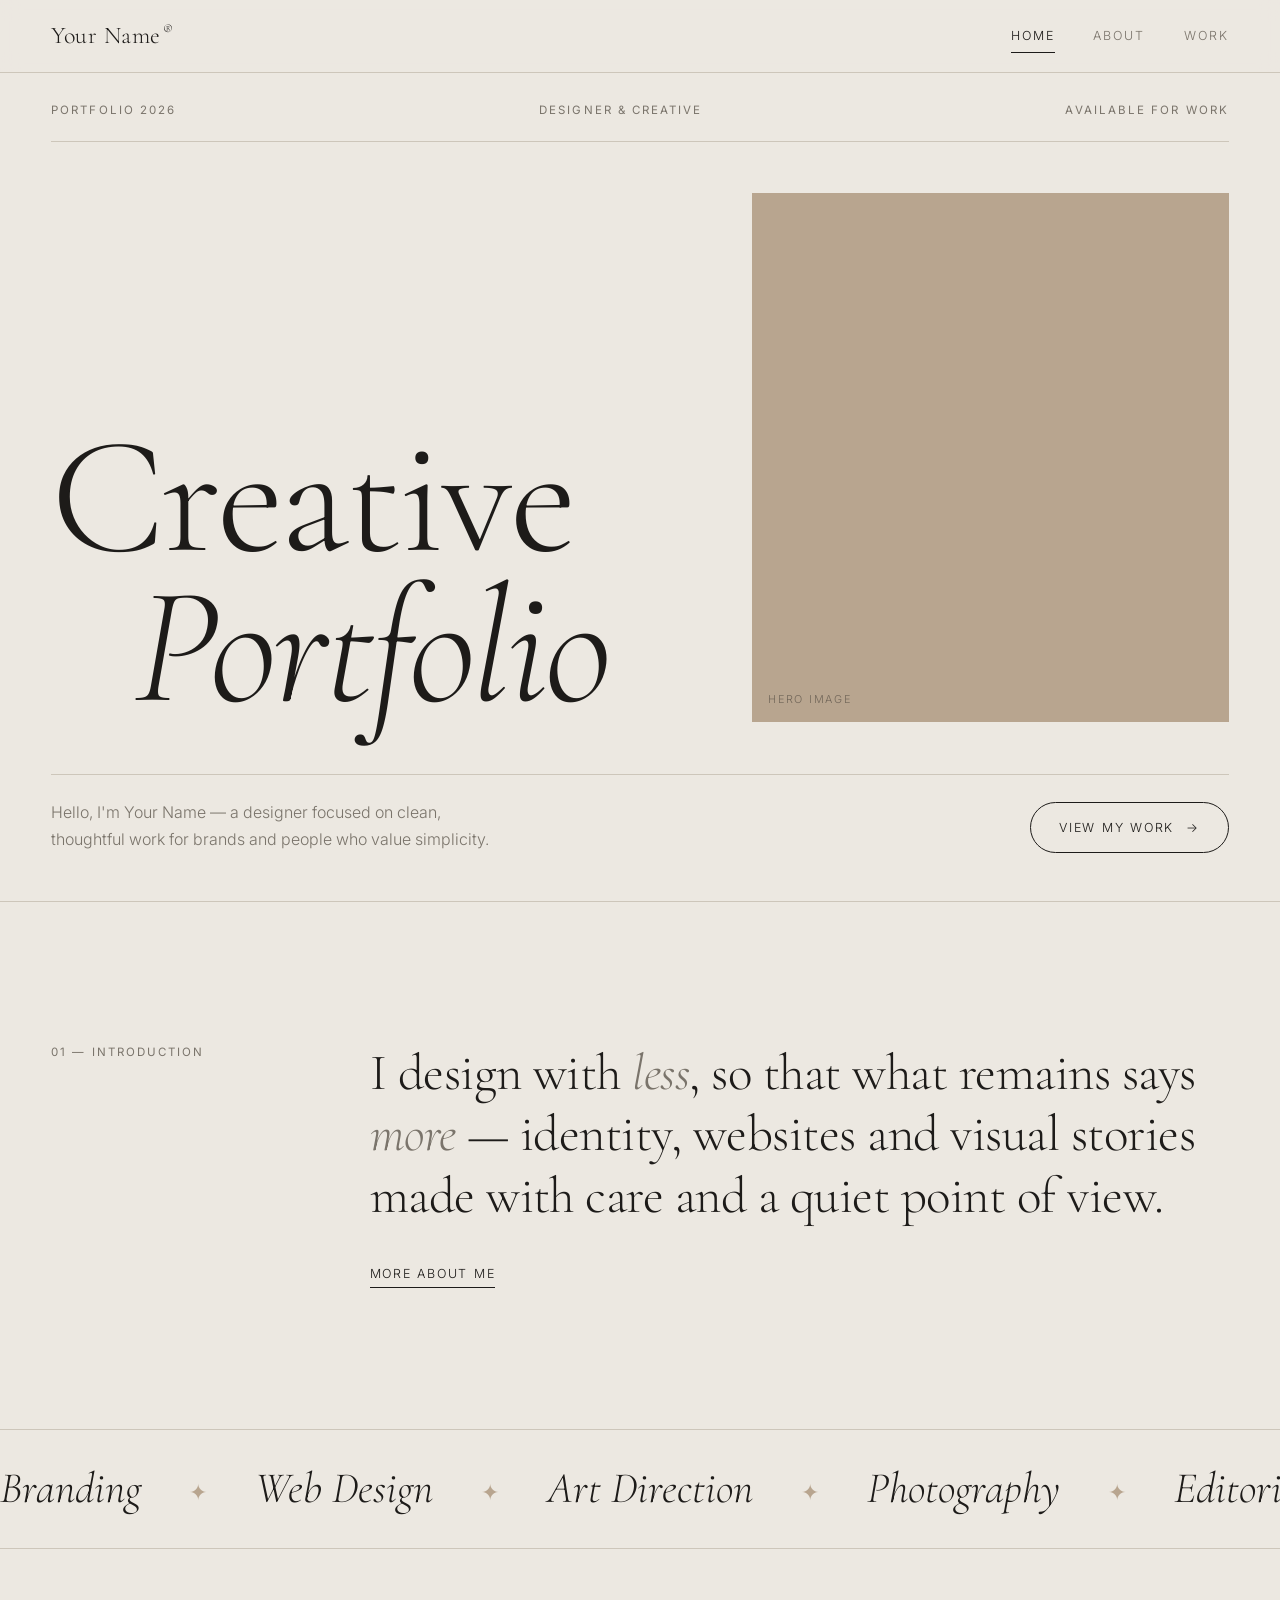
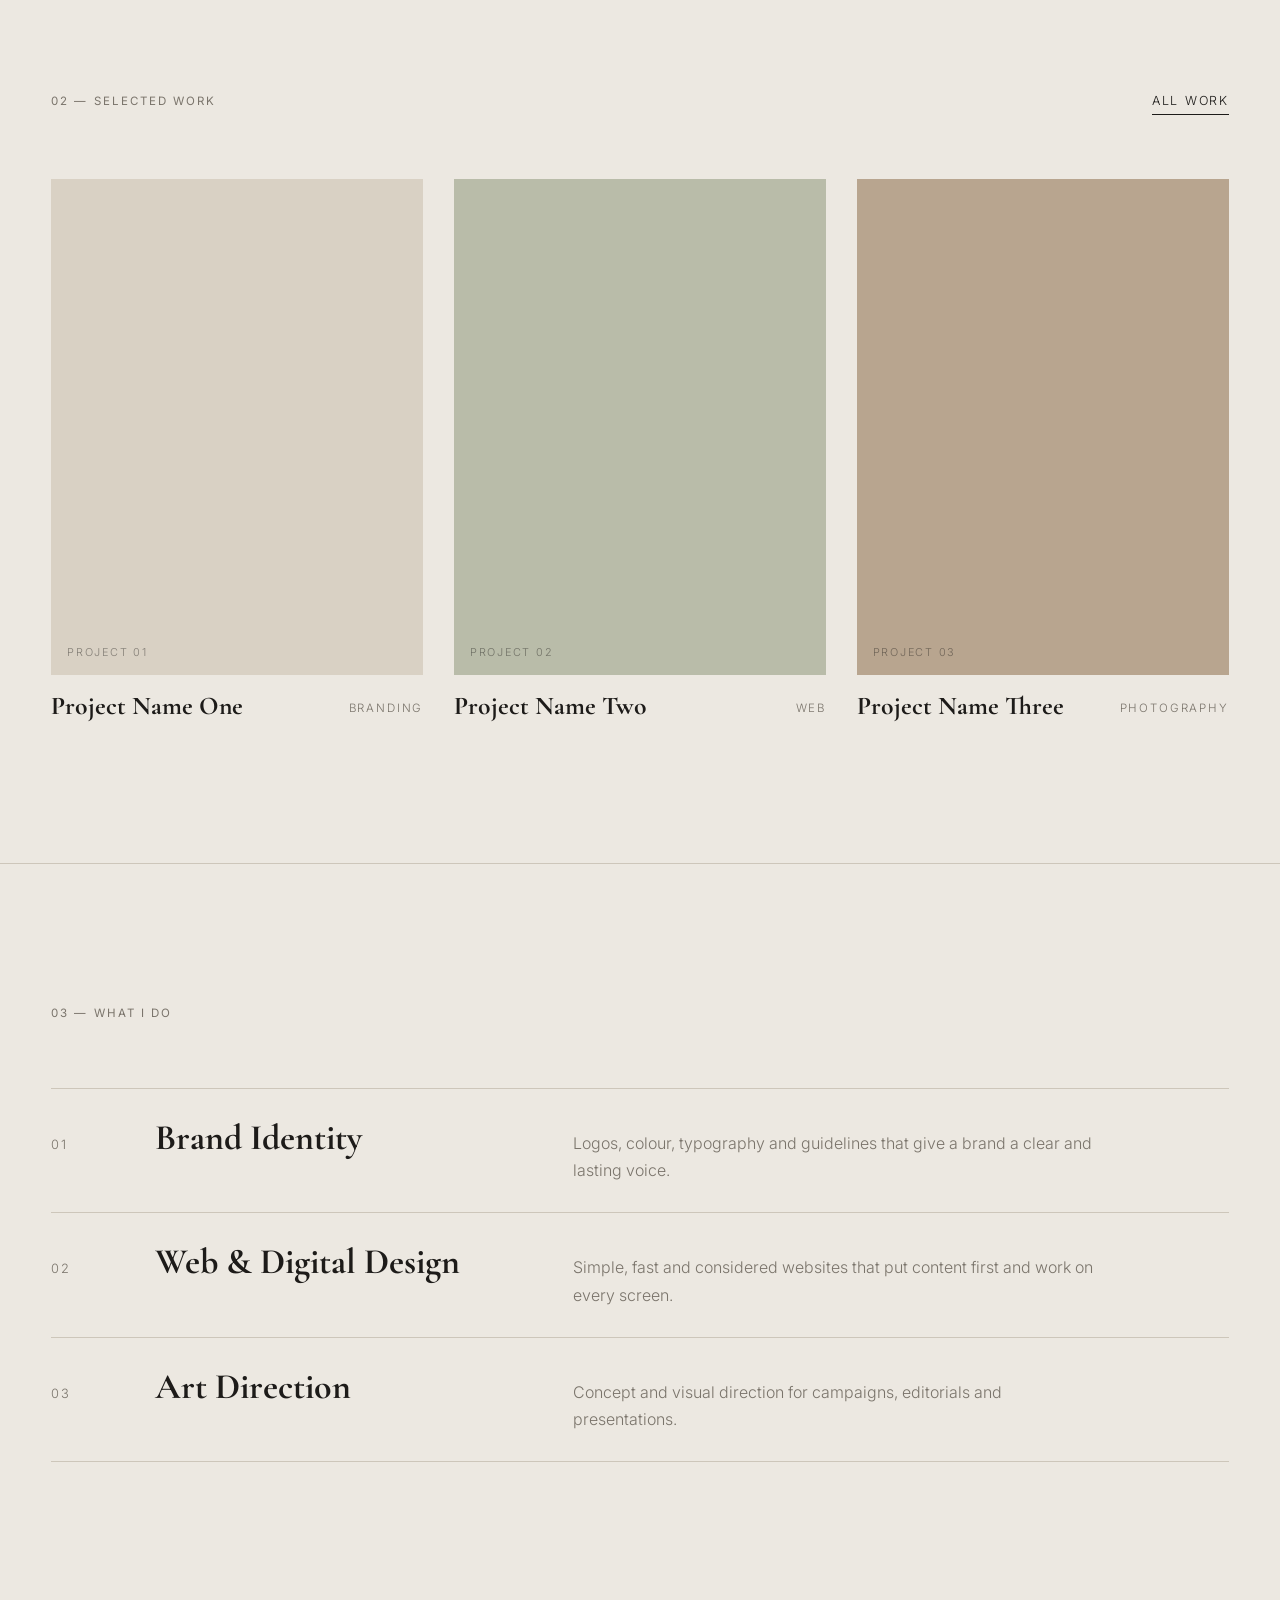
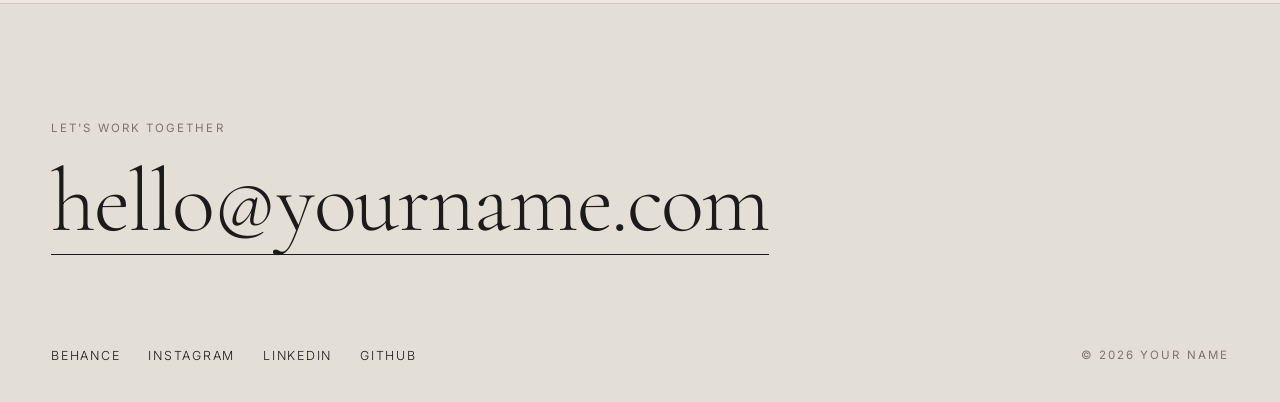
==== index.html @ 3b944a9a "Add files via upload" ====
<!doctype html>
<html lang="en">
<head>
  <meta charset="utf-8">
  <meta name="viewport" content="width=device-width, initial-scale=1">
  <title>Your Name — Portfolio</title>
  <meta name="description" content="Portfolio of Your Name — designer and creative.">
  <link rel="preconnect" href="https://fonts.googleapis.com">
  <link rel="preconnect" href="https://fonts.gstatic.com" crossorigin>
  <link href="https://fonts.googleapis.com/css2?family=Cormorant+Garamond:ital,wght@0,300;0,400;0,500;1,300;1,400&family=Inter:wght@300;400;500&family=Noto+Sans+Thai:wght@300;400;500&family=Noto+Serif+Thai:wght@300;400&display=swap" rel="stylesheet">
  <link rel="stylesheet" href="style.css">
  <script>document.documentElement.classList.add("js")</script>
</head>
<body>

<header class="site-header">
  <div class="wrap">
    <a class="logo" href="index.html">Your Name<sup>®</sup></a>
    <nav class="nav" aria-label="Main">
      <a href="index.html" aria-current="page">Home</a>
      <a href="about.html">About</a>
      <a href="mywork.html">Work</a>
    </nav>
  </div>
</header>

<main>
  <!-- HERO -->
  <section class="hero wrap">
    <div class="hero__meta label">
      <span>Portfolio <span data-year>2026</span></span>
      <span>Designer &amp; Creative</span>
      <span>Available for work</span>
    </div>

    <div class="hero__grid">
      <h1 class="hero__title serif">Creative<em>Portfolio</em></h1>
      <!-- Replace with: <div class="hero__media ph ph--clay"><img src="images/hero.jpg" alt="..."></div> -->
      <div class="hero__media ph ph--clay" data-label="Hero image"></div>
    </div>

    <div class="hero__foot">
      <p>Hello, I'm Your Name — a designer focused on clean, thoughtful work for brands and people who value simplicity.</p>
      <a class="btn" href="mywork.html">View my work <span aria-hidden="true">→</span></a>
    </div>
  </section>

  <!-- INTRO STATEMENT -->
  <section class="section section--line">
    <div class="wrap statement">
      <p class="label reveal">01 — Introduction</p>
      <div class="reveal">
        <p class="statement__text serif">
          I design with <em>less</em>, so that what remains
          says <em>more</em> — identity, websites and visual stories made with care and a quiet point of view.
        </p>
        <a class="link-arrow" href="about.html">More about me</a>
      </div>
    </div>
  </section>

  <!-- MARQUEE -->
  <div class="marquee" aria-hidden="true">
    <div class="marquee__track">
      <span>Branding</span><span>Web Design</span><span>Art Direction</span><span>Photography</span><span>Editorial</span>
      <span>Branding</span><span>Web Design</span><span>Art Direction</span><span>Photography</span><span>Editorial</span>
    </div>
  </div>

  <!-- SELECTED WORK -->
  <section class="section">
    <div class="wrap">
      <div class="section__head reveal">
        <p class="label">02 — Selected work</p>
        <a class="link-arrow" href="mywork.html">All work</a>
      </div>

      <div class="cards">
        <a class="card reveal" href="mywork.html">
          <div class="ph r-34" data-label="Project 01"></div>
          <div class="card__meta">
            <h3 class="card__title">Project Name One</h3>
            <span class="card__cat">Branding</span>
          </div>
        </a>
        <a class="card reveal" href="mywork.html">
          <div class="ph ph--sage r-34" data-label="Project 02"></div>
          <div class="card__meta">
            <h3 class="card__title">Project Name Two</h3>
            <span class="card__cat">Web</span>
          </div>
        </a>
        <a class="card reveal" href="mywork.html">
          <div class="ph ph--clay r-34" data-label="Project 03"></div>
          <div class="card__meta">
            <h3 class="card__title">Project Name Three</h3>
            <span class="card__cat">Photography</span>
          </div>
        </a>
      </div>
    </div>
  </section>

  <!-- SERVICES -->
  <section class="section section--line">
    <div class="wrap">
      <div class="section__head reveal">
        <p class="label">03 — What I do</p>
      </div>
      <div class="rows reveal">
        <div class="row">
          <span class="row__num">01</span>
          <h3 class="row__title">Brand Identity</h3>
          <p class="row__desc">Logos, colour, typography and guidelines that give a brand a clear and lasting voice.</p>
        </div>
        <div class="row">
          <span class="row__num">02</span>
          <h3 class="row__title">Web &amp; Digital Design</h3>
          <p class="row__desc">Simple, fast and considered websites that put content first and work on every screen.</p>
        </div>
        <div class="row">
          <span class="row__num">03</span>
          <h3 class="row__title">Art Direction</h3>
          <p class="row__desc">Concept and visual direction for campaigns, editorials and presentations.</p>
        </div>
      </div>
    </div>
  </section>
</main>

<footer class="footer">
  <div class="wrap">
    <p class="label">Let's work together</p>
    <a class="footer__mail serif" href="mailto:hello@yourname.com">hello@yourname.com</a>
    <div class="footer__row">
      <nav class="footer__links" aria-label="Social">
        <a href="https://www.behance.net/" target="_blank" rel="noopener">Behance</a>
        <a href="https://www.instagram.com/" target="_blank" rel="noopener">Instagram</a>
        <a href="https://www.linkedin.com/" target="_blank" rel="noopener">LinkedIn</a>
        <a href="https://github.com/" target="_blank" rel="noopener">GitHub</a>
      </nav>
      <p class="label">© <span data-year>2026</span> Your Name</p>
    </div>
  </div>
</footer>

<script src="script.js"></script>
</body>
</html>
---- style.css ----
/* ==========================================================
   Minimal Portfolio — shared styles
   Edit the colours / fonts in :root to re-theme the whole site
   ========================================================== */
:root {
  --bg: #ece8e1;
  --bg-soft: #e4dfd6;
  --ink: #1d1b19;
  --muted: #7a746b;
  --line: #cdc6ba;
  --card: #d9d1c4;
  --clay: #b8a58f;
  --sage: #b9bca9;
  --dark: #2a2724;

  --serif: "Cormorant Garamond", "Noto Serif Thai", Georgia, serif;
  --sans: "Inter", "Noto Sans Thai", system-ui, -apple-system, sans-serif;

  --gutter: clamp(20px, 4vw, 56px);
  --max: 1360px;
}

*, *::before, *::after { box-sizing: border-box; margin: 0; padding: 0; }
html { scroll-behavior: smooth; }
body {
  background: var(--bg);
  color: var(--ink);
  font-family: var(--sans);
  font-weight: 300;
  font-size: 1rem;
  line-height: 1.7;
  -webkit-font-smoothing: antialiased;
}
a { color: inherit; text-decoration: none; }
img { max-width: 100%; display: block; }
ul { list-style: none; }

.wrap { max-width: var(--max); margin: 0 auto; padding: 0 var(--gutter); }
.serif { font-family: var(--serif); font-weight: 300; }
.serif em, em.serif { font-style: italic; }

.label {
  font-size: 0.72rem;
  letter-spacing: 0.18em;
  text-transform: uppercase;
  color: var(--muted);
  font-weight: 400;
}

/* ---------- Header ---------- */
.site-header {
  position: sticky; top: 0; z-index: 50;
  background: color-mix(in srgb, var(--bg) 88%, transparent);
  backdrop-filter: blur(10px);
  -webkit-backdrop-filter: blur(10px);
  border-bottom: 1px solid var(--line);
}
.site-header .wrap {
  display: flex; align-items: center; justify-content: space-between;
  height: 72px;
}
.logo { font-family: var(--serif); font-size: 1.5rem; letter-spacing: 0.02em; }
.logo sup { font-size: 0.55em; margin-left: 2px; }
.nav { display: flex; gap: clamp(18px, 3vw, 40px); }
.nav a {
  font-size: 0.78rem; letter-spacing: 0.16em; text-transform: uppercase;
  position: relative; padding: 6px 0; color: var(--muted);
  transition: color .25s;
}
.nav a::after {
  content: ""; position: absolute; left: 0; bottom: 0; height: 1px; width: 100%;
  background: var(--ink); transform: scaleX(0); transform-origin: left;
  transition: transform .35s ease;
}
.nav a:hover, .nav a[aria-current="page"] { color: var(--ink); }
.nav a:hover::after, .nav a[aria-current="page"]::after { transform: scaleX(1); }

/* ---------- Image placeholders ---------- */
.ph { position: relative; overflow: hidden; background: var(--card); }
.ph::after {
  content: attr(data-label);
  position: absolute; left: 16px; bottom: 14px;
  font-size: 0.68rem; letter-spacing: 0.16em; text-transform: uppercase;
  color: rgba(29, 27, 25, 0.45);
}
.ph img { position: absolute; inset: 0; width: 100%; height: 100%; object-fit: cover; }
.ph:has(img)::after { display: none; }
.ph--clay { background: var(--clay); }
.ph--sage { background: var(--sage); }
.ph--dark { background: var(--dark); }
.ph--dark::after { color: rgba(236, 232, 225, 0.5); }
.r-11 { aspect-ratio: 1 / 1; }
.r-43 { aspect-ratio: 4 / 3; }
.r-34 { aspect-ratio: 3 / 4; }
.r-45 { aspect-ratio: 4 / 5; }
.r-169 { aspect-ratio: 16 / 9; }

/* ---------- Buttons / links ---------- */
.btn {
  display: inline-flex; align-items: center; gap: 12px;
  padding: 14px 28px; border: 1px solid var(--ink); border-radius: 999px;
  font-size: 0.78rem; letter-spacing: 0.14em; text-transform: uppercase;
  transition: background .3s, color .3s;
}
.btn:hover { background: var(--ink); color: var(--bg); }
.link-arrow {
  font-size: 0.78rem; letter-spacing: 0.14em; text-transform: uppercase;
  border-bottom: 1px solid var(--ink); padding-bottom: 3px;
}

/* ---------- Section scaffolding ---------- */
.section { padding: clamp(72px, 11vw, 150px) 0; }
.section--line { border-top: 1px solid var(--line); }
.section__head {
  display: flex; justify-content: space-between; align-items: baseline;
  gap: 24px; margin-bottom: clamp(32px, 5vw, 64px);
}

/* ---------- Home: hero ---------- */
.hero { padding-top: 28px; padding-bottom: 48px; min-height: calc(100vh - 72px); display: flex; flex-direction: column; }
.hero__meta {
  display: flex; justify-content: space-between; gap: 16px; flex-wrap: wrap;
  padding-bottom: 20px; border-bottom: 1px solid var(--line);
}
.hero__grid {
  flex: 1; display: grid; grid-template-columns: repeat(12, 1fr);
  column-gap: 24px; align-items: stretch; padding: clamp(28px, 4vw, 56px) 0;
}
.hero__title {
  grid-column: 1 / 9; grid-row: 1; align-self: end; z-index: 2;
  font-size: clamp(4rem, 13vw, 12rem); line-height: 0.9; letter-spacing: -0.02em;
}
.hero__title em { display: block; padding-left: 0.5em; }
.hero__media { grid-column: 8 / 13; grid-row: 1; min-height: 360px; }
.hero__foot {
  display: flex; justify-content: space-between; align-items: flex-end; gap: 32px; flex-wrap: wrap;
  padding-top: 24px; border-top: 1px solid var(--line);
}
.hero__foot p { max-width: 46ch; color: var(--muted); }

/* ---------- Home: statement ---------- */
.statement { display: grid; grid-template-columns: 1fr 3fr; gap: 32px; }
.statement__text { font-size: clamp(1.8rem, 4vw, 3.4rem); line-height: 1.2; letter-spacing: -0.01em; }
.statement__text em { color: var(--muted); }
.statement .link-arrow { display: inline-block; margin-top: 36px; }

/* ---------- Marquee ---------- */
.marquee {
  overflow: hidden; white-space: nowrap;
  border-top: 1px solid var(--line); border-bottom: 1px solid var(--line);
  padding: 22px 0;
}
.marquee__track { display: inline-block; animation: slide 32s linear infinite; }
.marquee span { font-family: var(--serif); font-style: italic; font-size: clamp(1.6rem, 3.4vw, 2.8rem); padding-right: 48px; }
.marquee span::after { content: "✦"; font-style: normal; font-size: .5em; margin-left: 48px; vertical-align: middle; color: var(--clay); }
@keyframes slide { to { transform: translateX(-50%); } }

/* ---------- Featured cards ---------- */
.cards { display: grid; grid-template-columns: repeat(3, 1fr); gap: clamp(16px, 2.4vw, 32px); }
.card { display: block; }
.card .ph { transition: transform .6s ease; }
.card:hover .ph { transform: scale(0.985); }
.card__meta { display: flex; justify-content: space-between; gap: 16px; padding-top: 16px; }
.card__title { font-family: var(--serif); font-size: 1.6rem; line-height: 1.2; }
.card__cat { font-size: .72rem; letter-spacing: .16em; text-transform: uppercase; color: var(--muted); padding-top: 8px; }

/* ---------- Numbered rows (services / skills) ---------- */
.rows { border-top: 1px solid var(--line); }
.row {
  display: grid; grid-template-columns: 80px 1.2fr 2fr; gap: 24px; align-items: baseline;
  padding: 28px 0; border-bottom: 1px solid var(--line);
}
.row__num { font-size: .8rem; letter-spacing: .14em; color: var(--muted); }
.row__title { font-family: var(--serif); font-size: clamp(1.6rem, 2.8vw, 2.4rem); line-height: 1.15; }
.row__desc { color: var(--muted); max-width: 52ch; }

/* ---------- Page head (about / work) ---------- */
.page-head { padding: clamp(56px, 8vw, 110px) 0 clamp(32px, 5vw, 64px); border-bottom: 1px solid var(--line); }
.page-head__grid { display: grid; grid-template-columns: 1fr auto; align-items: end; gap: 32px; }
.page-head h1 { font-size: clamp(3.6rem, 11vw, 10rem); line-height: .9; letter-spacing: -0.02em; margin-top: 18px; }
.page-head p { max-width: 34ch; color: var(--muted); }

/* ---------- About ---------- */
.about { display: grid; grid-template-columns: 5fr 7fr; gap: clamp(32px, 6vw, 96px); align-items: start; }
.about__photo { position: sticky; top: 104px; }
.about__lead { font-size: clamp(1.7rem, 3vw, 2.6rem); line-height: 1.25; margin-bottom: 36px; }
.about__body p { color: var(--muted); margin-bottom: 1.2em; max-width: 58ch; }
.facts { margin-top: 48px; border-top: 1px solid var(--line); }
.facts div { display: grid; grid-template-columns: 160px 1fr; gap: 16px; padding: 16px 0; border-bottom: 1px solid var(--line); }
.facts dt { font-size: .72rem; letter-spacing: .16em; text-transform: uppercase; color: var(--muted); padding-top: 4px; }
.facts dd { font-weight: 400; }
.facts a { border-bottom: 1px solid var(--ink); }

.two-col { display: grid; grid-template-columns: 1fr 1fr; gap: clamp(32px, 6vw, 96px); }
.timeline li {
  display: grid; grid-template-columns: 140px 1fr; gap: 16px;
  padding: 22px 0; border-bottom: 1px solid var(--line);
}
.timeline li:first-child { border-top: 1px solid var(--line); }
.timeline .yr { font-size: .8rem; letter-spacing: .1em; color: var(--muted); padding-top: 4px; }
.timeline h3 { font-family: var(--serif); font-weight: 400; font-size: 1.5rem; line-height: 1.2; }
.timeline p { color: var(--muted); font-size: .92rem; }

.tags { display: flex; flex-wrap: wrap; gap: 10px; margin-top: 8px; }
.tags li { padding: 8px 18px; border: 1px solid var(--line); border-radius: 999px; font-size: .85rem; }

/* ---------- My work ---------- */
.filters { display: flex; flex-wrap: wrap; gap: 10px; padding: 28px 0; }
.chip {
  font: inherit; font-size: .75rem; letter-spacing: .14em; text-transform: uppercase;
  padding: 10px 22px; border-radius: 999px; border: 1px solid var(--line);
  background: transparent; color: var(--ink); cursor: pointer;
  transition: background .25s, color .25s, border-color .25s;
}
.chip:hover { border-color: var(--ink); }
.chip.is-active { background: var(--ink); color: var(--bg); border-color: var(--ink); }

.work-grid { display: grid; grid-template-columns: repeat(12, 1fr); gap: clamp(36px, 5vw, 72px) clamp(16px, 2.4vw, 32px); padding-bottom: 40px; }
.work { grid-column: span 6; }
.work:nth-child(4n+1) { grid-column: span 7; }
.work:nth-child(4n+2) { grid-column: span 5; margin-top: clamp(0px, 9vw, 130px); }
.work:nth-child(4n+3) { grid-column: span 5; }
.work:nth-child(4n+4) { grid-column: span 7; margin-top: clamp(0px, 9vw, 130px); }
.work-grid.is-filtered .work { grid-column: span 6; margin-top: 0; }
.work[hidden] { display: none; }
.work__top { display: flex; justify-content: space-between; padding-bottom: 12px; }
.work__desc { color: var(--muted); font-size: .92rem; margin-top: 6px; max-width: 44ch; }

/* ---------- Footer ---------- */
.footer { border-top: 1px solid var(--line); padding: clamp(64px, 9vw, 120px) 0 36px; background: var(--bg-soft); }
.footer__mail {
  display: inline-block; margin: 18px 0 clamp(48px, 7vw, 96px);
  font-size: clamp(2rem, 7vw, 6rem); line-height: 1; letter-spacing: -0.015em;
  border-bottom: 1px solid var(--ink); padding-bottom: 8px; word-break: break-word;
}
.footer__row { display: flex; justify-content: space-between; align-items: center; gap: 20px; flex-wrap: wrap; }
.footer__links { display: flex; gap: 28px; flex-wrap: wrap; }
.footer__links a { font-size: .78rem; letter-spacing: .14em; text-transform: uppercase; }
.footer__links a:hover { text-decoration: underline; text-underline-offset: 5px; }

/* ---------- Reveal on scroll ---------- */
.js .reveal { opacity: 0; transform: translateY(28px); transition: opacity .9s ease, transform .9s ease; }
.js .reveal.in { opacity: 1; transform: none; }

/* ---------- Responsive ---------- */
@media (max-width: 900px) {
  .hero { min-height: auto; }
  .hero__grid { grid-template-columns: 1fr; row-gap: 24px; }
  .hero__title, .hero__media { grid-column: 1; grid-row: auto; }
  .hero__media { min-height: 0; aspect-ratio: 4 / 5; }
  .statement { grid-template-columns: 1fr; }
  .cards { grid-template-columns: 1fr 1fr; }
  .row { grid-template-columns: 56px 1fr; }
  .row__desc { grid-column: 2; }
  .about { grid-template-columns: 1fr; }
  .about__photo { position: static; max-width: 440px; }
  .two-col { grid-template-columns: 1fr; }
  .page-head__grid { grid-template-columns: 1fr; }
  .work-grid { display: flex; flex-direction: column; }
  .work:nth-child(n) { margin-top: 0; }
}
@media (max-width: 560px) {
  .cards { grid-template-columns: 1fr; }
  .facts div { grid-template-columns: 1fr; gap: 2px; }
  .timeline li { grid-template-columns: 1fr; gap: 4px; }
  .site-header .wrap { height: 64px; }
}
@media (prefers-reduced-motion: reduce) {
  html { scroll-behavior: auto; }
  .marquee__track { animation: none; }
  .js .reveal { opacity: 1; transform: none; transition: none; }
}
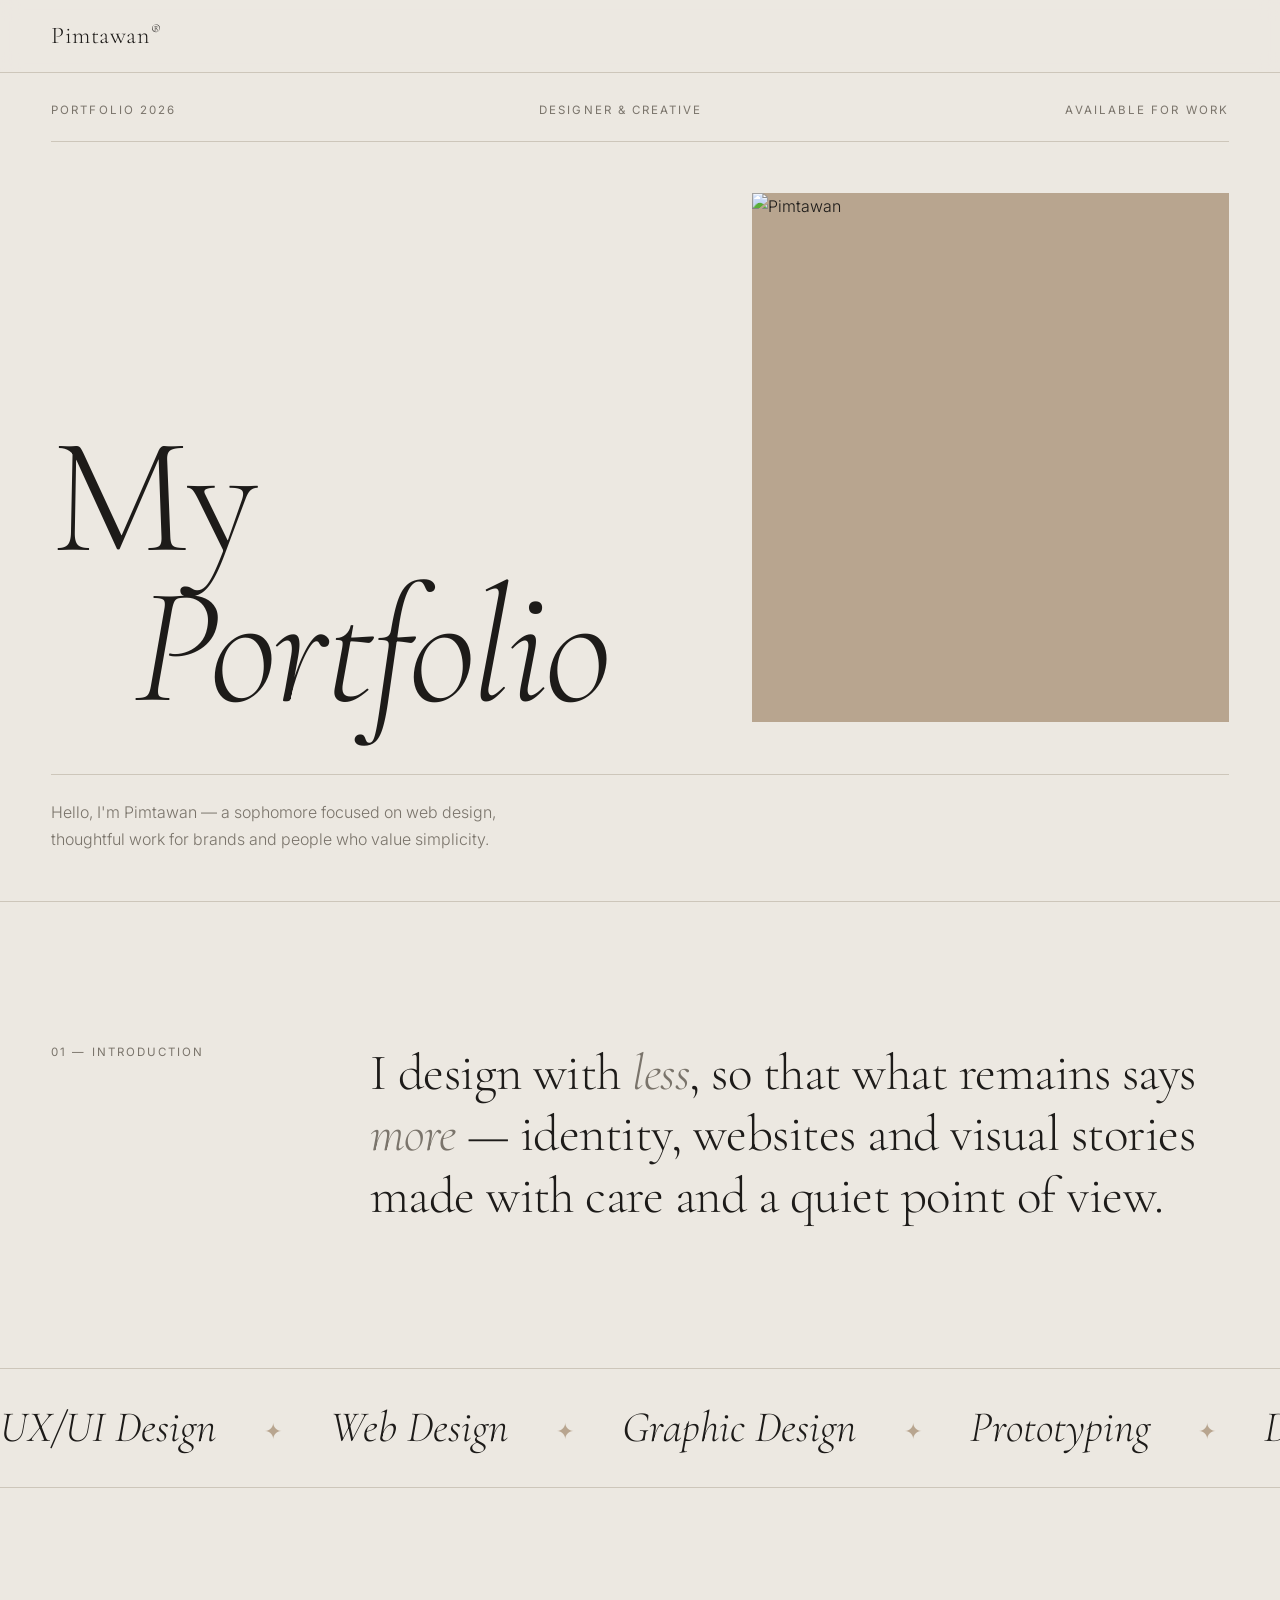
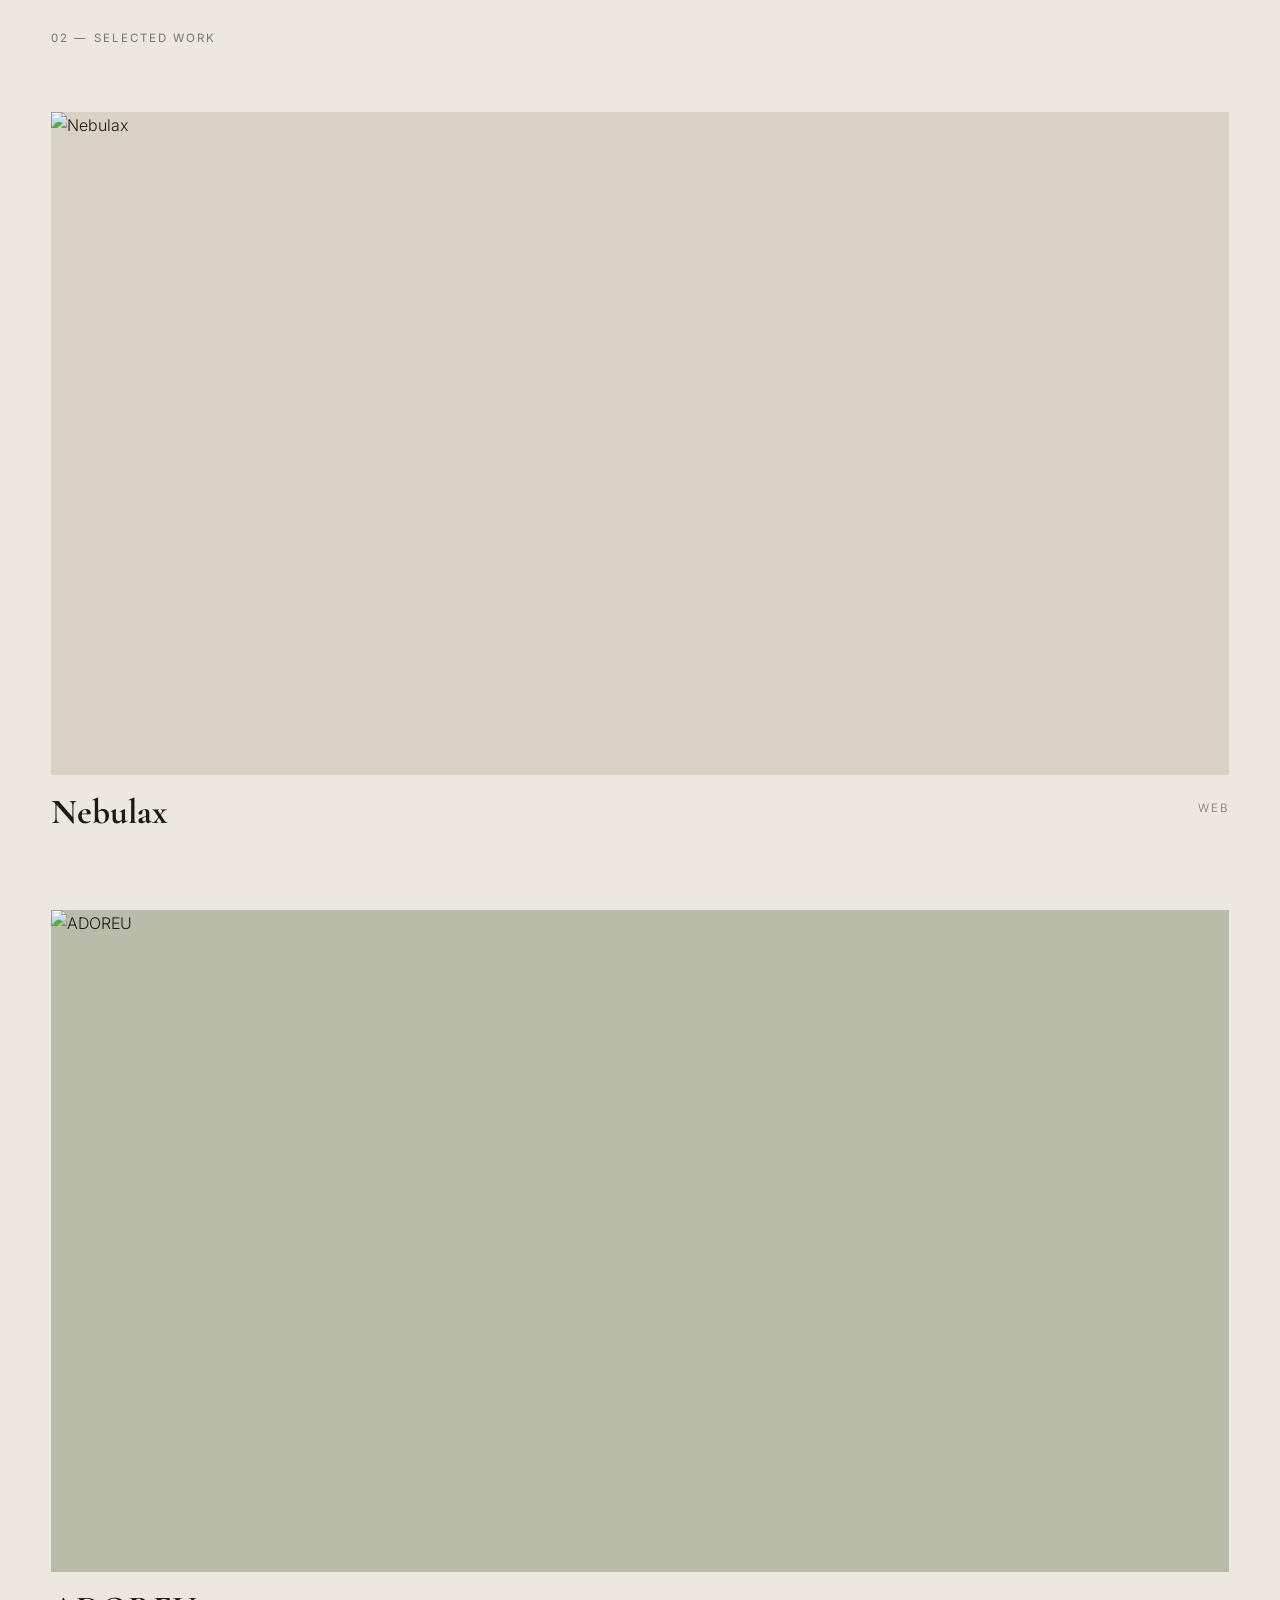
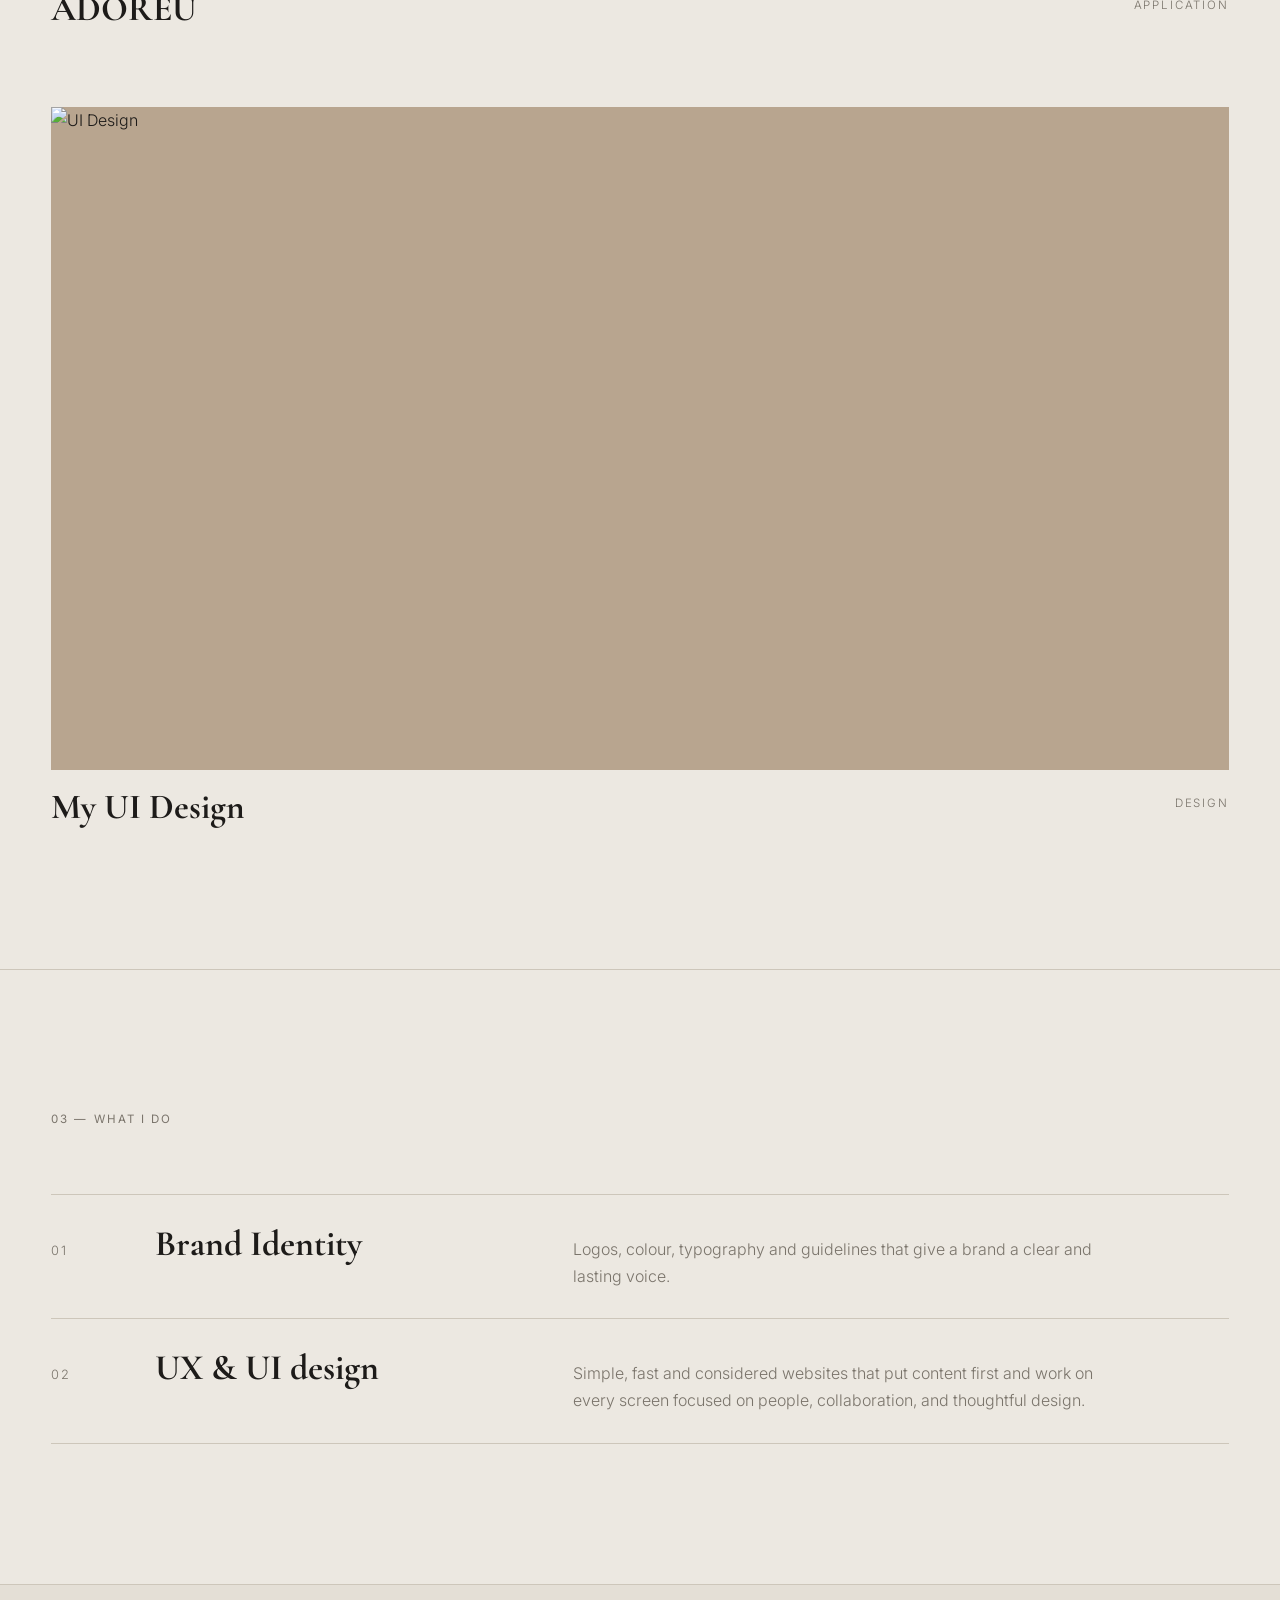
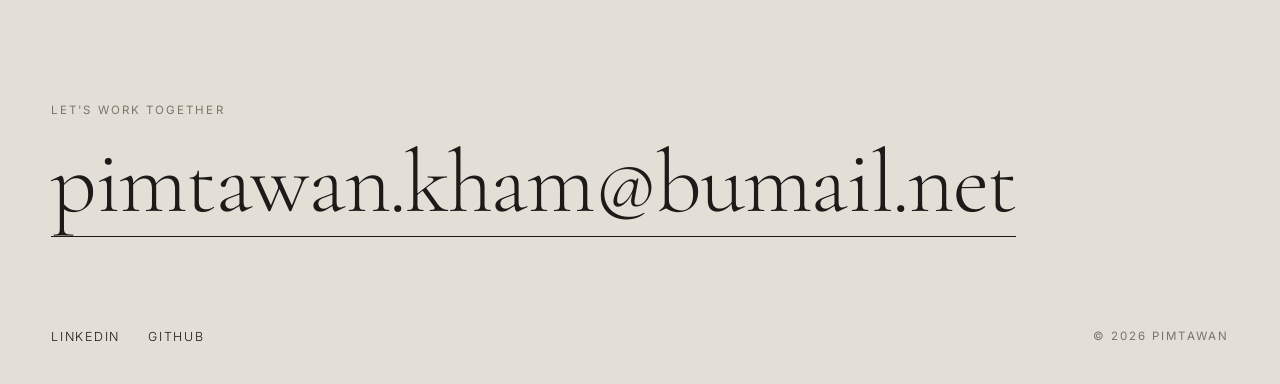
==== commit d4ffb429: "Add files via upload" ====
--- a/index.html
+++ b/index.html
@@ -3,8 +3,8 @@
 <head>
   <meta charset="utf-8">
   <meta name="viewport" content="width=device-width, initial-scale=1">
-  <title>Your Name — Portfolio</title>
-  <meta name="description" content="Portfolio of Your Name — designer and creative.">
+  <title>Pimtawan — Portfolio</title>
+  <meta name="description" content="Portfolio of Pimtawan — designer and creative.">
   <link rel="preconnect" href="https://fonts.googleapis.com">
   <link rel="preconnect" href="https://fonts.gstatic.com" crossorigin>
   <link href="https://fonts.googleapis.com/css2?family=Cormorant+Garamond:ital,wght@0,300;0,400;0,500;1,300;1,400&family=Inter:wght@300;400;500&family=Noto+Sans+Thai:wght@300;400;500&family=Noto+Serif+Thai:wght@300;400&display=swap" rel="stylesheet">
@@ -15,12 +15,7 @@
 
 <header class="site-header">
   <div class="wrap">
-    <a class="logo" href="index.html">Your Name<sup>®</sup></a>
-    <nav class="nav" aria-label="Main">
-      <a href="index.html" aria-current="page">Home</a>
-      <a href="about.html">About</a>
-      <a href="mywork.html">Work</a>
-    </nav>
+    <span class="logo">Pimtawan<sup>®</sup></span>
   </div>
 </header>
 
@@ -34,14 +29,14 @@
     </div>
 
     <div class="hero__grid">
-      <h1 class="hero__title serif">Creative<em>Portfolio</em></h1>
-      <!-- Replace with: <div class="hero__media ph ph--clay"><img src="images/hero.jpg" alt="..."></div> -->
-      <div class="hero__media ph ph--clay" data-label="Hero image"></div>
+      <h1 class="hero__title serif">My<em>Portfolio</em></h1>
+      <div class="hero__media ph ph--clay">
+        <img src="image/P.webp" alt="Pimtawan">
+      </div>
     </div>
 
     <div class="hero__foot">
-      <p>Hello, I'm Your Name — a designer focused on clean, thoughtful work for brands and people who value simplicity.</p>
-      <a class="btn" href="mywork.html">View my work <span aria-hidden="true">→</span></a>
+      <p>Hello, I'm Pimtawan — a sophomore focused on web design, thoughtful work for brands and people who value simplicity.</p>
     </div>
   </section>
 
@@ -54,7 +49,6 @@
           I design with <em>less</em>, so that what remains
           says <em>more</em> — identity, websites and visual stories made with care and a quiet point of view.
         </p>
-        <a class="link-arrow" href="about.html">More about me</a>
       </div>
     </div>
   </section>
@@ -62,8 +56,8 @@
   <!-- MARQUEE -->
   <div class="marquee" aria-hidden="true">
     <div class="marquee__track">
-      <span>Branding</span><span>Web Design</span><span>Art Direction</span><span>Photography</span><span>Editorial</span>
-      <span>Branding</span><span>Web Design</span><span>Art Direction</span><span>Photography</span><span>Editorial</span>
+      <span>UX/UI Design</span><span>Web Design</span><span>Graphic Design</span></span><span>Prototyping</span></span><span>Design Systems</span>
+      <span>UX/UI Design</span><span>Web Design</span><span>Graphic Design</span></span><span>Prototyping</span></span><span>Design Systems</span>
     </div>
   </div>
 
@@ -72,31 +66,37 @@
     <div class="wrap">
       <div class="section__head reveal">
         <p class="label">02 — Selected work</p>
-        <a class="link-arrow" href="mywork.html">All work</a>
       </div>
 
       <div class="cards">
-        <a class="card reveal" href="mywork.html">
-          <div class="ph r-34" data-label="Project 01"></div>
+        <div class="card reveal">
+          <div class="ph r-169" data-label="Project 01">
+            <img src="image/Nebulax.png" alt="Nebulax">
+          </div>
           <div class="card__meta">
-            <h3 class="card__title">Project Name One</h3>
-            <span class="card__cat">Branding</span>
-          </div>
-        </a>
-        <a class="card reveal" href="mywork.html">
-          <div class="ph ph--sage r-34" data-label="Project 02"></div>
-          <div class="card__meta">
-            <h3 class="card__title">Project Name Two</h3>
+            <h3 class="card__title">Nebulax</h3>
             <span class="card__cat">Web</span>
           </div>
-        </a>
-        <a class="card reveal" href="mywork.html">
-          <div class="ph ph--clay r-34" data-label="Project 03"></div>
+        </div>
+        <div class="card reveal">
+          <div class="ph ph--sage r-169" data-label="Project 02">
+            <img src="image/ADOREU.png" alt="ADOREU">
+          </div>
+        
           <div class="card__meta">
-            <h3 class="card__title">Project Name Three</h3>
-            <span class="card__cat">Photography</span>
+            <h3 class="card__title">ADOREU</h3>
+            <span class="card__cat">Application</span>
           </div>
-        </a>
+        </div>
+        <div class="card reveal">
+          <div class="ph ph--clay r-169" data-label="Project 03">
+            <img src="image/UI.jpg" alt="UI Design">
+          </div>
+          <div class="card__meta">
+            <h3 class="card__title">My UI Design</h3>
+            <span class="card__cat">Design</span>
+          </div>
+        </div>
       </div>
     </div>
   </section>
@@ -115,13 +115,8 @@
         </div>
         <div class="row">
           <span class="row__num">02</span>
-          <h3 class="row__title">Web &amp; Digital Design</h3>
-          <p class="row__desc">Simple, fast and considered websites that put content first and work on every screen.</p>
-        </div>
-        <div class="row">
-          <span class="row__num">03</span>
-          <h3 class="row__title">Art Direction</h3>
-          <p class="row__desc">Concept and visual direction for campaigns, editorials and presentations.</p>
+          <h3 class="row__title">UX &amp; UI design</h3>
+          <p class="row__desc">Simple, fast and considered websites that put content first and work on every screen focused on people, collaboration, and thoughtful design.</p>
         </div>
       </div>
     </div>
@@ -131,15 +126,13 @@
 <footer class="footer">
   <div class="wrap">
     <p class="label">Let's work together</p>
-    <a class="footer__mail serif" href="mailto:hello@yourname.com">hello@yourname.com</a>
+    <a class="footer__mail serif" href="mailto:pimtawan.kham@bumail.net">pimtawan.kham@bumail.net</a>
     <div class="footer__row">
       <nav class="footer__links" aria-label="Social">
-        <a href="https://www.behance.net/" target="_blank" rel="noopener">Behance</a>
-        <a href="https://www.instagram.com/" target="_blank" rel="noopener">Instagram</a>
-        <a href="https://www.linkedin.com/" target="_blank" rel="noopener">LinkedIn</a>
-        <a href="https://github.com/" target="_blank" rel="noopener">GitHub</a>
+        <a href="https://www.linkedin.com/in/pimtawan-khampilu-7156a1393/" target="_blank" rel="noopener">LinkedIn</a>
+        <a href="https://github.com/pimtawankham-coder" target="_blank" rel="noopener">GitHub</a>
       </nav>
-      <p class="label">© <span data-year>2026</span> Your Name</p>
+      <p class="label">© <span data-year>2026</span> Pimtawan</p>
     </div>
   </div>
 </footer>
--- a/style.css
+++ b/style.css
@@ -270,3 +270,39 @@
   .marquee__track { animation: none; }
   .js .reveal { opacity: 1; transform: none; transition: none; }
 }
+.ph img {
+  position: absolute;
+  inset: 0;
+  width: 100%;
+  height: 100%;
+  object-fit: cover;
+}
+.cards {
+  grid-template-columns: 1fr;
+  gap: clamp(40px, 6vw, 80px);
+}
+.card__title { font-size: 2.2rem; }
+/* FIX IMAGE DISPLAY */
+.ph {
+  position: relative;
+  overflow: hidden;
+  min-height: 200px;
+}
+
+.ph img {
+  position: absolute;
+  top: 0;
+  left: 0;
+  display: block !important;
+  width: 100% !important;
+  height: 100% !important;
+  max-width: none;
+  object-fit: cover;
+  opacity: 1 !important;
+  visibility: visible !important;
+  z-index: 2;
+}
+
+.hero__media {
+  min-height: 360px;
+}
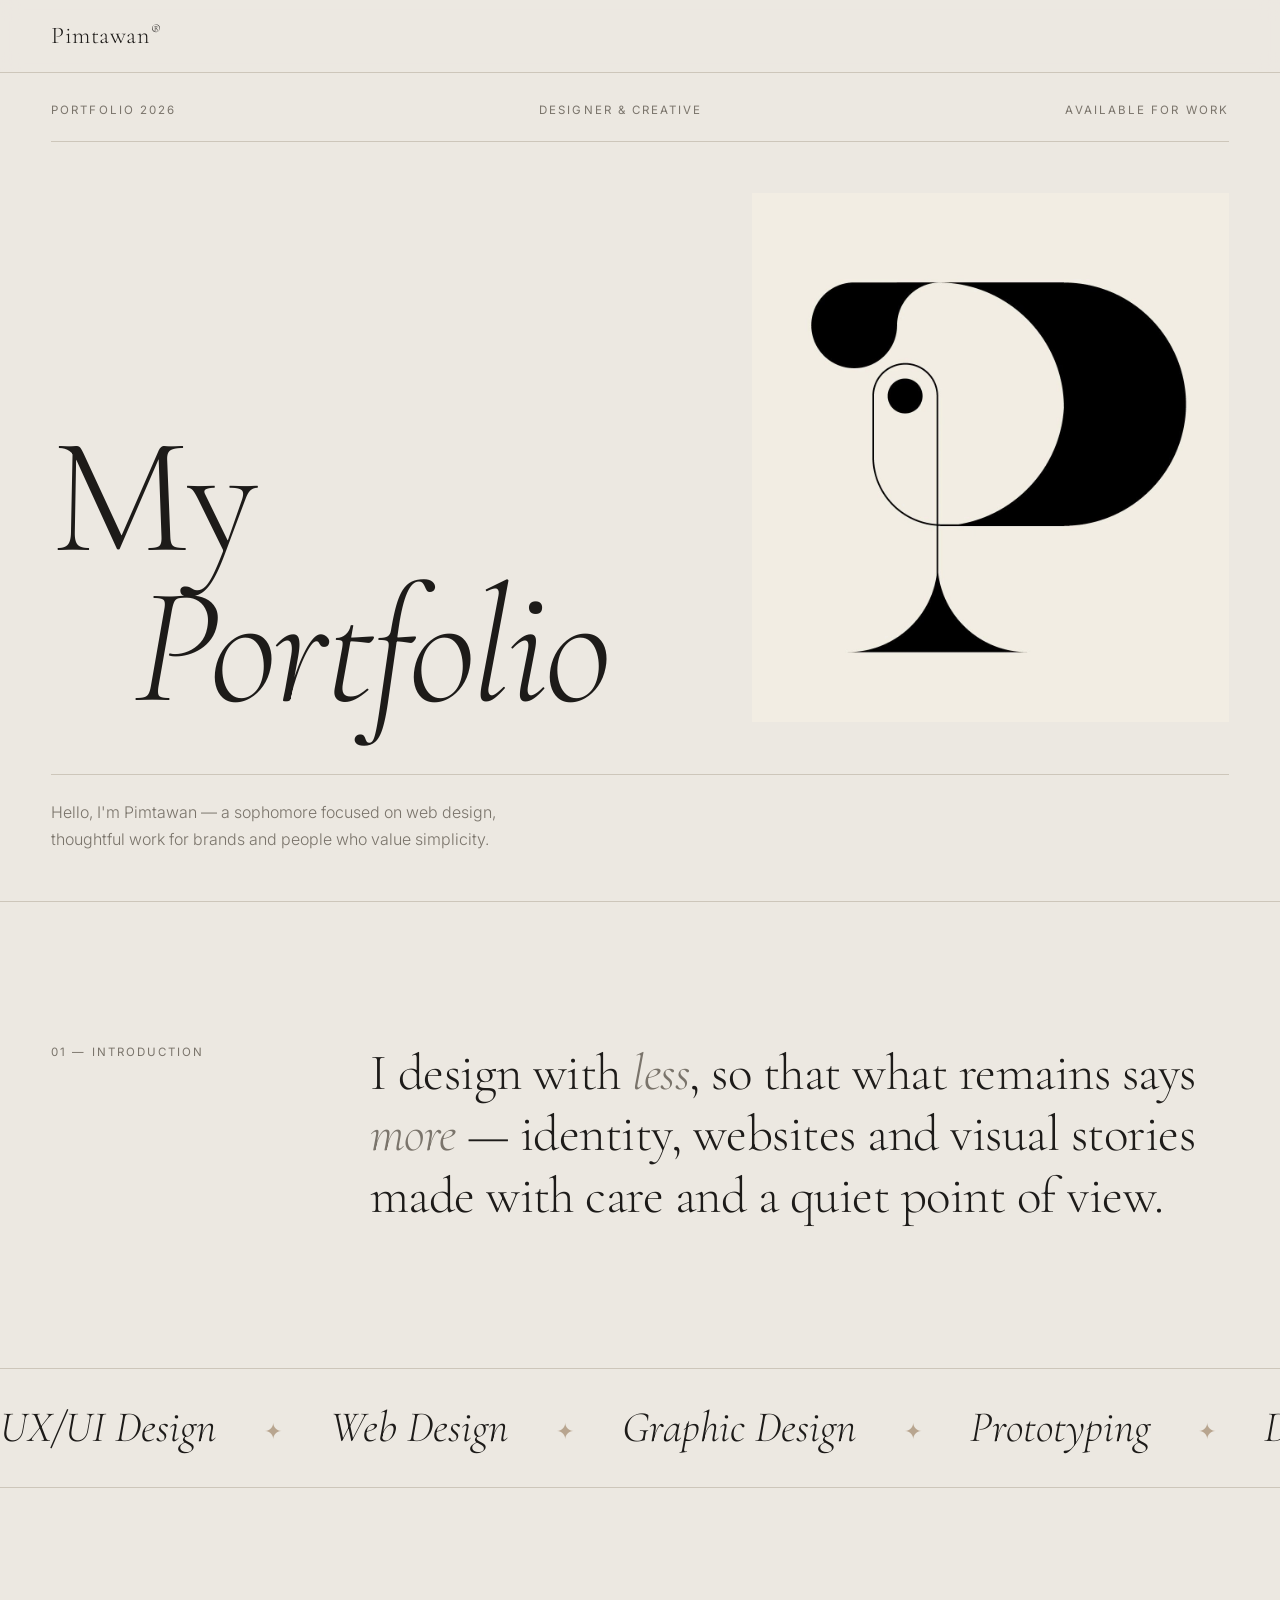
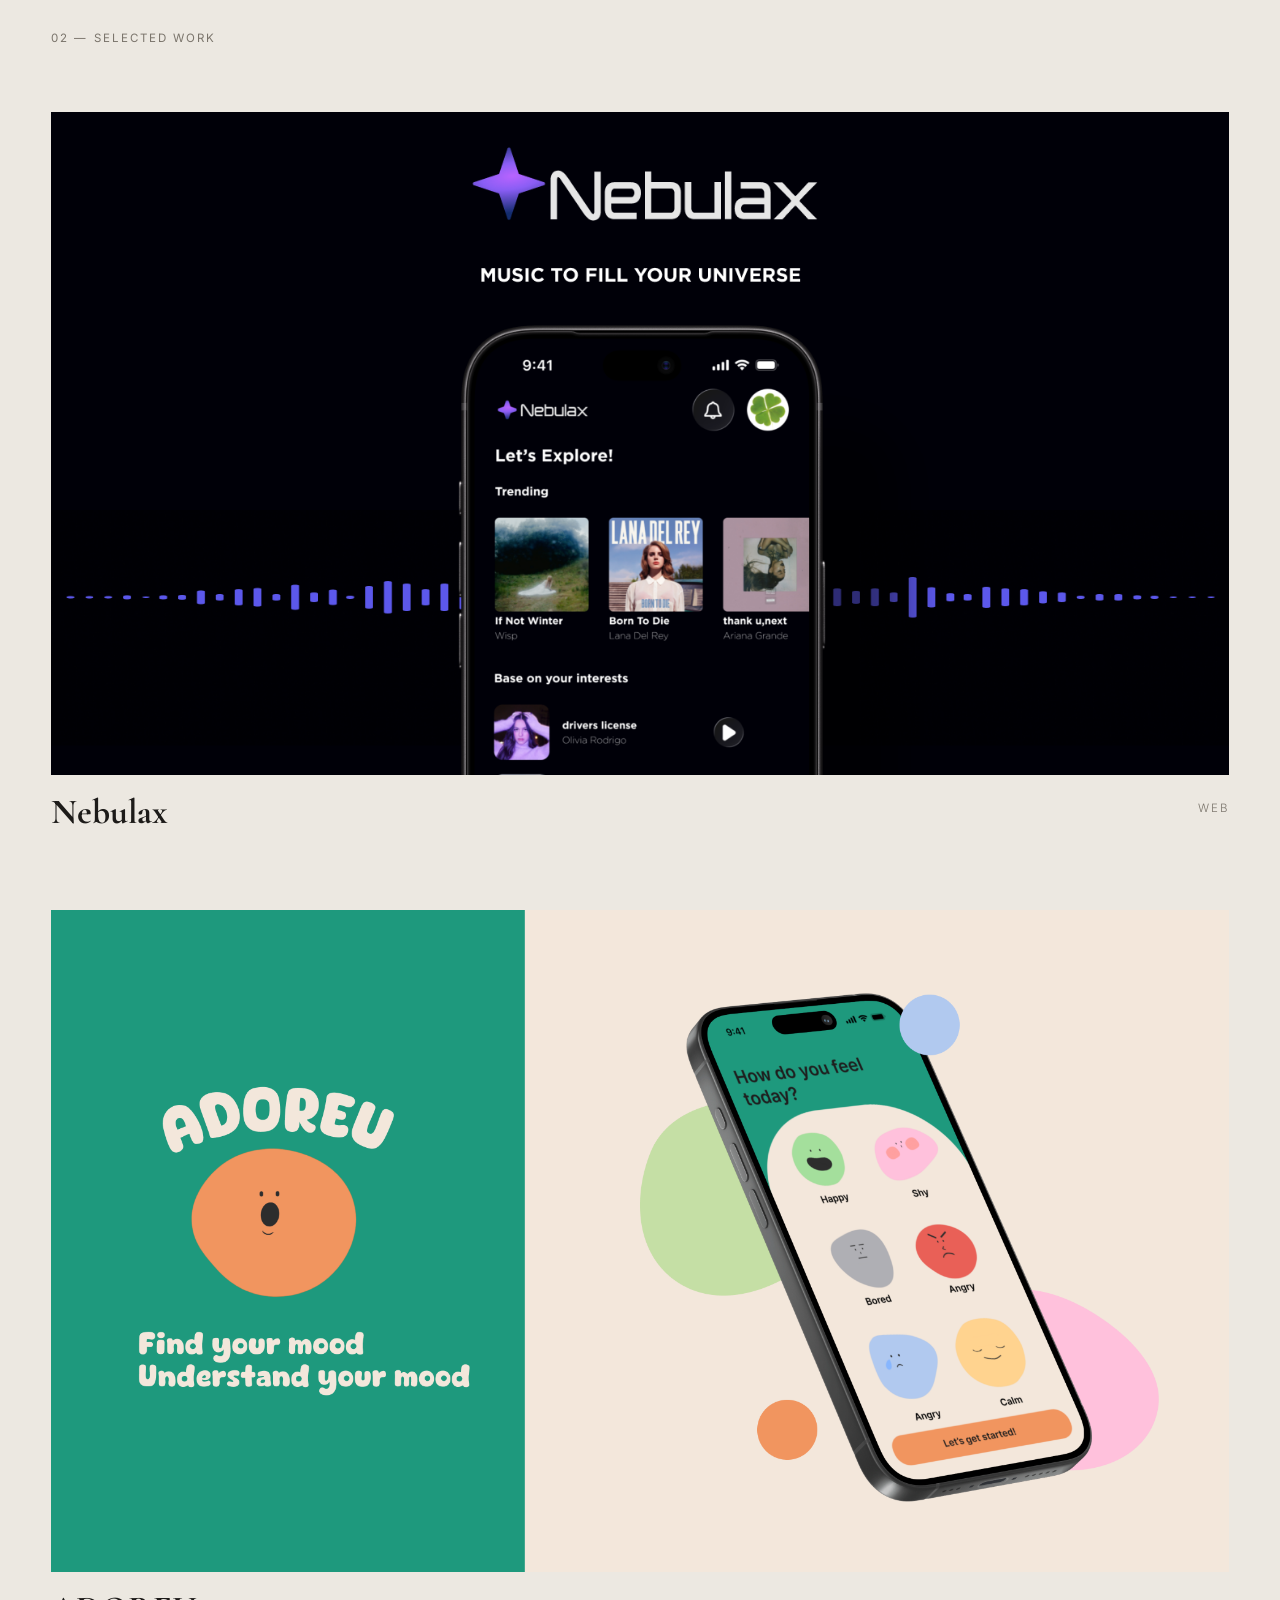
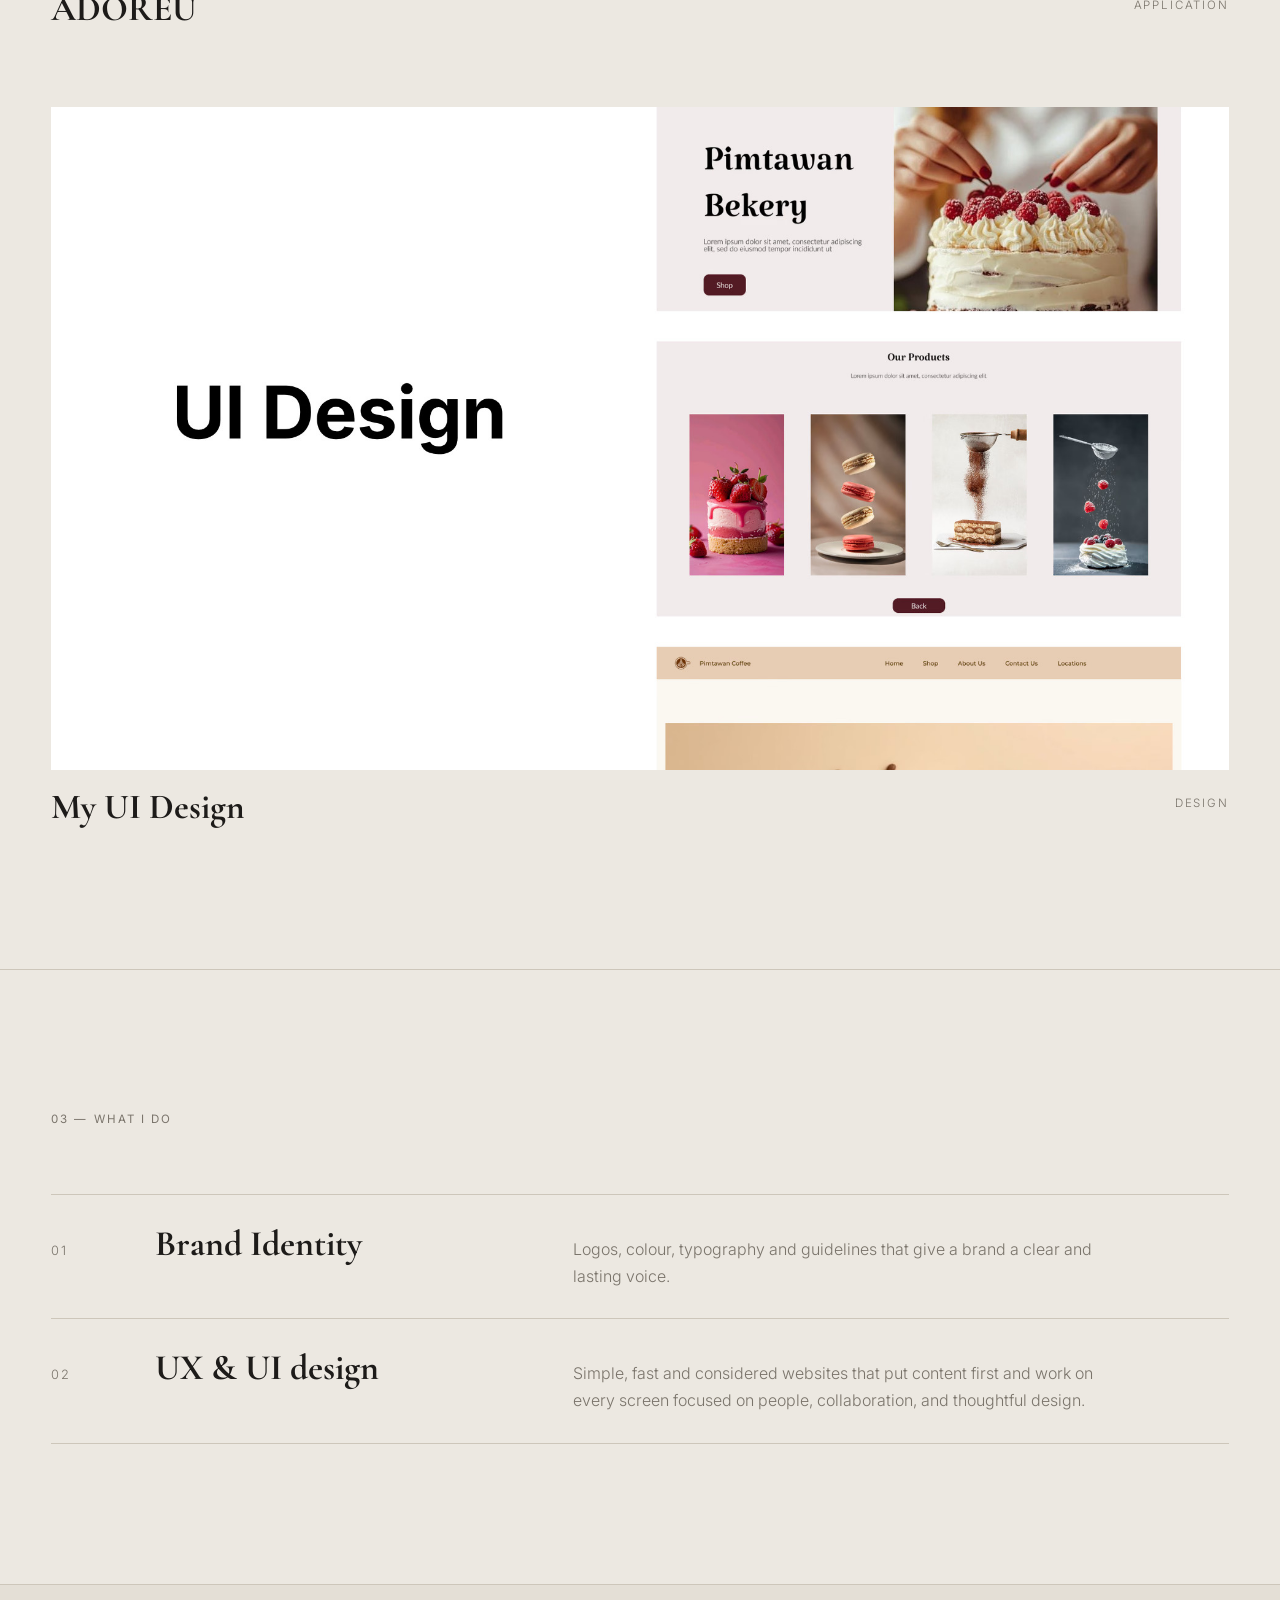
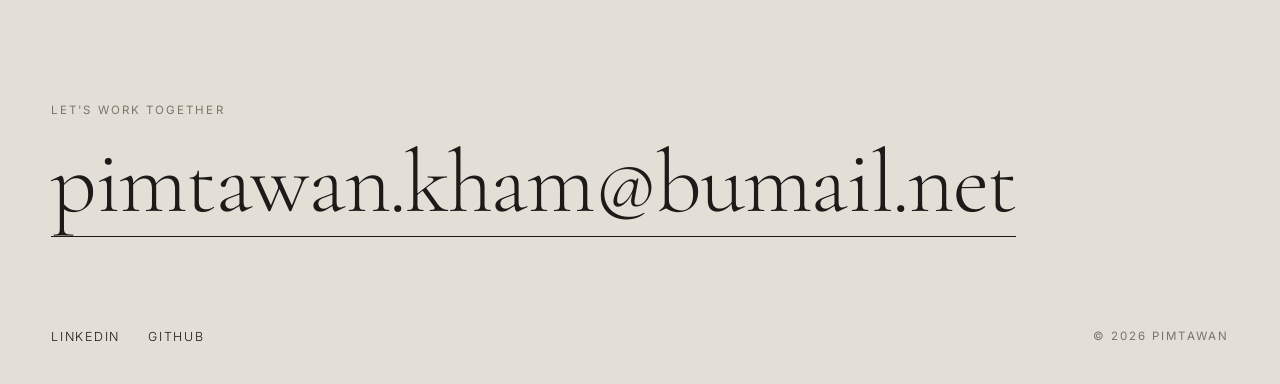
==== commit 0d8f649d: "Update index.html" ====
--- a/index.html
+++ b/index.html
@@ -31,7 +31,7 @@
     <div class="hero__grid">
       <h1 class="hero__title serif">My<em>Portfolio</em></h1>
       <div class="hero__media ph ph--clay">
-        <img src="image/P.webp" alt="Pimtawan">
+        <img src="./P.webp" alt="Pimtawan">
       </div>
     </div>
 
@@ -71,7 +71,7 @@
       <div class="cards">
         <div class="card reveal">
           <div class="ph r-169" data-label="Project 01">
-            <img src="image/Nebulax.png" alt="Nebulax">
+            <img src="./Nebulax.png" alt="Nebulax">
           </div>
           <div class="card__meta">
             <h3 class="card__title">Nebulax</h3>
@@ -80,7 +80,7 @@
         </div>
         <div class="card reveal">
           <div class="ph ph--sage r-169" data-label="Project 02">
-            <img src="image/ADOREU.png" alt="ADOREU">
+            <img src="./ADOREU.png" alt="ADOREU">
           </div>
         
           <div class="card__meta">
@@ -90,7 +90,7 @@
         </div>
         <div class="card reveal">
           <div class="ph ph--clay r-169" data-label="Project 03">
-            <img src="image/UI.jpg" alt="UI Design">
+            <img src="./UI.jpg" alt="UI Design">
           </div>
           <div class="card__meta">
             <h3 class="card__title">My UI Design</h3>
